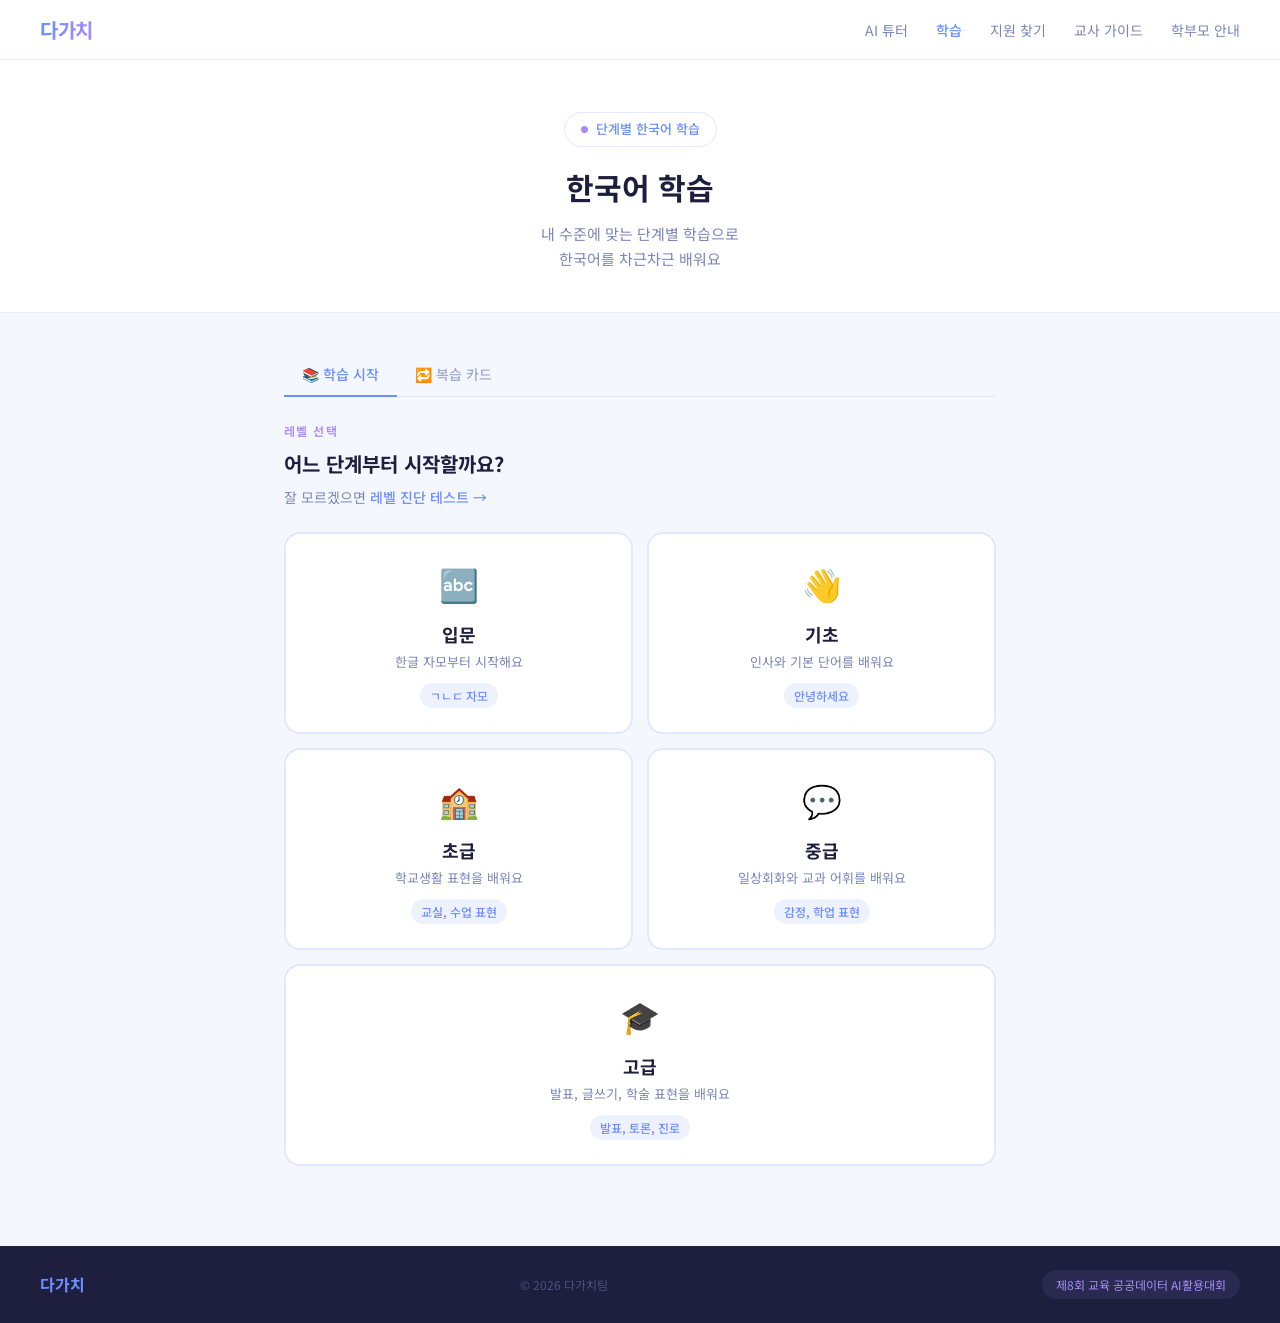
==== learn.html @ 2dbd8d9b "업데이트" ====
<!DOCTYPE html>
<html lang="ko">
<head>
  <meta charset="UTF-8" />
  <meta name="viewport" content="width=device-width, initial-scale=1.0" />
  <title>한국어 학습 — 다가치</title>
  <link rel="preconnect" href="https://fonts.googleapis.com" />
  <link href="https://fonts.googleapis.com/css2?family=Noto+Sans+KR:wght@400;500;700&display=swap" rel="stylesheet" />
  <link rel="stylesheet" href="style.css" />
  <script src="learn-data.js"></script>
  <style>
    .learn-wrap { max-width: 760px; margin: 0 auto; padding: 40px 24px 80px; }

    /* 화면 전환 */
    .screen { display: none; }
    .screen.active { display: block; }

    /* 레벨 선택 */
    .level-cards { display: grid; grid-template-columns: repeat(2,1fr); gap: 14px; margin-top: 24px; }
    .level-card {
      background: var(--white); border: 2px solid var(--border);
      border-radius: var(--radius-lg); padding: 24px 20px;
      cursor: pointer; transition: all 0.2s; text-align: center;
    }
    .level-card:hover { border-color: var(--sky); transform: translateY(-2px); box-shadow: 0 6px 20px rgba(108,142,255,0.12); }
    .level-card.selected { border-color: var(--sky); background: var(--sky-light); }
    .level-emoji { font-size: 32px; margin-bottom: 10px; }
    .level-name { font-size: 18px; font-weight: 700; color: var(--text-dark); margin-bottom: 4px; }
    .level-desc { font-size: 13px; color: var(--text-mid); }
    .level-badge { display: inline-block; margin-top: 10px; font-size: 12px; padding: 3px 10px; border-radius: var(--radius-full); background: var(--sky-light); color: var(--sky); font-weight: 500; }

    /* 진단 테스트 */
    .diagnosis-progress { height: 6px; background: var(--border); border-radius: var(--radius-full); margin-bottom: 28px; overflow: hidden; }
    .diagnosis-progress-bar { height: 100%; background: var(--sky); border-radius: var(--radius-full); transition: width 0.4s; }
    .diagnosis-q { font-size: 18px; font-weight: 600; color: var(--text-dark); margin-bottom: 24px; line-height: 1.5; }
    .diagnosis-options { display: grid; grid-template-columns: 1fr 1fr; gap: 10px; }
    .diagnosis-option {
      background: var(--white); border: 2px solid var(--border);
      border-radius: var(--radius-md); padding: 14px 16px;
      cursor: pointer; font-size: 15px; font-family: inherit;
      color: var(--text-dark); transition: all 0.15s; text-align: left;
    }
    .diagnosis-option:hover { border-color: var(--sky); background: var(--sky-light); }
    .diagnosis-option.correct { border-color: #34D399; background: #ECFDF5; color: #065F46; }
    .diagnosis-option.wrong { border-color: #FB7185; background: #FFF1F2; color: #BE123C; }

    /* 학습 카드 */
    .unit-header { margin-bottom: 28px; }
    .unit-progress-wrap { display: flex; align-items: center; gap: 12px; margin-bottom: 16px; }
    .unit-progress { flex: 1; height: 8px; background: var(--border); border-radius: var(--radius-full); overflow: hidden; }
    .unit-progress-bar { height: 100%; background: var(--sky); border-radius: var(--radius-full); transition: width 0.3s; }
    .unit-progress-text { font-size: 13px; color: var(--text-muted); white-space: nowrap; }

    .learn-card {
      background: var(--white); border: 1px solid var(--border);
      border-radius: var(--radius-lg); padding: 40px 32px;
      text-align: center; margin-bottom: 20px;
      min-height: 260px; display: flex; flex-direction: column;
      align-items: center; justify-content: center; gap: 16px;
    }
    .card-kr { font-size: 48px; font-weight: 700; color: var(--text-dark); }
    .card-sound { font-size: 18px; color: var(--sky); font-weight: 500; }
    .card-meaning { font-size: 16px; color: var(--text-mid); }
    .card-example { font-size: 14px; color: var(--text-muted); background: var(--bg); padding: 10px 16px; border-radius: var(--radius-md); line-height: 1.7; }
    .card-nav { display: flex; gap: 12px; justify-content: center; }
    .btn-nav {
      padding: 12px 28px; border-radius: var(--radius-full);
      font-size: 15px; font-weight: 500; border: none; cursor: pointer;
      font-family: inherit; transition: all 0.15s;
    }
    .btn-prev { background: var(--white); color: var(--sky); border: 1.5px solid var(--sky-mid); }
    .btn-prev:hover { background: var(--sky-light); }
    .btn-next { background: var(--sky); color: #fff; }
    .btn-next:hover { opacity: 0.88; }

    /* 퀴즈 */
    .quiz-q { font-size: 18px; font-weight: 600; color: var(--text-dark); margin-bottom: 24px; text-align: center; background: var(--bg); padding: 20px; border-radius: var(--radius-md); }
    .quiz-options { display: grid; grid-template-columns: 1fr 1fr; gap: 10px; }
    .quiz-option {
      background: var(--white); border: 2px solid var(--border);
      border-radius: var(--radius-md); padding: 14px 16px;
      cursor: pointer; font-size: 15px; font-family: inherit;
      color: var(--text-dark); transition: all 0.15s;
    }
    .quiz-option:hover:not(:disabled) { border-color: var(--sky); background: var(--sky-light); }
    .quiz-option.correct { border-color: #34D399; background: #ECFDF5; color: #065F46; font-weight: 600; }
    .quiz-option.wrong { border-color: #FB7185; background: #FFF1F2; color: #BE123C; }
    .quiz-option:disabled { cursor: not-allowed; }
    .quiz-result-msg { text-align: center; font-size: 15px; font-weight: 500; padding: 14px; border-radius: var(--radius-md); margin-top: 14px; display: none; }

    /* 복습 카드 */
    .review-list { display: flex; flex-direction: column; gap: 10px; }
    .review-item {
      background: var(--white); border: 1px solid var(--border);
      border-radius: var(--radius-md); padding: 16px 20px;
      display: flex; align-items: center; gap: 16px;
    }
    .review-kr { font-size: 20px; font-weight: 700; color: var(--text-dark); min-width: 80px; }
    .review-info { flex: 1; }
    .review-meaning { font-size: 14px; color: var(--sky); font-weight: 500; }
    .review-example { font-size: 13px; color: var(--text-muted); margin-top: 2px; }

    /* 결과 */
    .result-wrap { text-align: center; padding: 40px 0; }
    .result-emoji { font-size: 64px; margin-bottom: 16px; }
    .result-title { font-size: 24px; font-weight: 700; color: var(--text-dark); margin-bottom: 8px; }
    .result-desc { font-size: 15px; color: var(--text-mid); margin-bottom: 28px; }
    .result-score { font-size: 48px; font-weight: 700; color: var(--sky); margin: 20px 0; }

    /* 공통 버튼 */
    .btn-primary-full { width: 100%; padding: 16px; background: var(--sky); color: #fff; border: none; border-radius: var(--radius-full); font-size: 16px; font-weight: 500; cursor: pointer; font-family: inherit; transition: opacity 0.2s; margin-top: 8px; }
    .btn-primary-full:hover { opacity: 0.88; }
    .btn-secondary-full { width: 100%; padding: 14px; background: var(--white); color: var(--sky); border: 1.5px solid var(--sky-mid); border-radius: var(--radius-full); font-size: 15px; font-weight: 500; cursor: pointer; font-family: inherit; transition: all 0.2s; margin-top: 8px; }
    .btn-secondary-full:hover { background: var(--sky-light); }

    /* 탭 */
    .learn-tabs { display: flex; gap: 0; border-bottom: 1px solid var(--border); margin-bottom: 24px; }
    .learn-tab { padding: 11px 18px; font-size: 14px; font-weight: 500; color: var(--text-muted); cursor: pointer; border-bottom: 2px solid transparent; margin-bottom: -1px; transition: all 0.15s; background: none; border-top: none; border-left: none; border-right: none; font-family: inherit; }
    .learn-tab.active { color: var(--sky); border-bottom-color: var(--sky); }

    /* 홈 대시보드 */
    .home-progress-card { background: var(--white); border: 1px solid var(--border); border-radius: var(--radius-lg); padding: 24px; margin-bottom: 20px; }
    .home-level-badge { display: inline-block; padding: 4px 14px; border-radius: var(--radius-full); background: var(--sky-light); color: var(--sky); font-size: 13px; font-weight: 600; margin-bottom: 12px; }
    .home-progress-bar-wrap { height: 10px; background: var(--border); border-radius: var(--radius-full); overflow: hidden; margin: 10px 0; }
    .home-progress-bar { height: 100%; background: var(--sky); border-radius: var(--radius-full); transition: width 0.5s; }

    @media (max-width: 600px) {
      .level-cards { grid-template-columns: 1fr; }
      .diagnosis-options { grid-template-columns: 1fr; }
      .quiz-options { grid-template-columns: 1fr; }
      .card-kr { font-size: 36px; }
    }
  </style>
</head>
<body>

  <nav class="nav">
    <a href="index.html" class="nav-logo">다가치</a>
    <ul class="nav-links">
      <li><a href="tutor.html">AI 튜터</a></li>
      <li><a href="learn.html" style="color:var(--sky);font-weight:500;">학습</a></li>
      <li><a href="map.html">지원 찾기</a></li>
      <li><a href="teacher.html">교사 가이드</a></li>
      <li><a href="parent.html">학부모 안내</a></li>
    </ul>
  </nav>

  <div class="page-hero">
    <div class="hero-badge" style="margin:0 auto 16px;">
      <span class="hero-badge-dot"></span>단계별 한국어 학습
    </div>
    <h1>한국어 학습</h1>
    <p>내 수준에 맞는 단계별 학습으로<br>한국어를 차근차근 배워요</p>
  </div>

  <div class="learn-wrap">

    <!-- 화면 1: 홈 / 레벨 선택 -->
    <div class="screen active" id="screen-home">
      <div class="learn-tabs">
        <button class="learn-tab active" data-screen="level-select">📚 학습 시작</button>
        <button class="learn-tab" data-screen="review">🔁 복습 카드</button>
      </div>

      <!-- 저장된 진도 있으면 표시 -->
      <div id="home-progress-section" style="display:none;">
        <div class="home-progress-card">
          <div class="home-level-badge" id="home-level-badge">초급</div>
          <div style="font-size:16px;font-weight:600;color:var(--text-dark);margin-bottom:4px;" id="home-unit-title">Day 1 — 교실 단어</div>
          <div style="font-size:13px;color:var(--text-mid);" id="home-progress-text">진도 0/5</div>
          <div class="home-progress-bar-wrap">
            <div class="home-progress-bar" id="home-progress-bar" style="width:0%"></div>
          </div>
          <button class="btn-primary-full" onclick="continueLearn()">이어서 학습하기 →</button>
          <button class="btn-secondary-full" onclick="showLevelSelect()">레벨 다시 선택</button>
        </div>
      </div>

      <!-- 레벨 선택 -->
      <div id="level-select-section">
        <p class="section-eyebrow" style="text-align:left;margin-bottom:8px;">레벨 선택</p>
        <h2 style="font-size:20px;font-weight:700;color:var(--text-dark);margin-bottom:6px;">어느 단계부터 시작할까요?</h2>
        <p style="font-size:14px;color:var(--text-mid);margin-bottom:4px;">잘 모르겠으면 <span style="color:var(--sky);cursor:pointer;font-weight:500;" onclick="startDiagnosis()">레벨 진단 테스트 →</span></p>

        <div class="level-cards">
          <div class="level-card" onclick="selectLevel('입문')">
            <div class="level-emoji">🔤</div>
            <div class="level-name">입문</div>
            <div class="level-desc">한글 자모부터 시작해요</div>
            <div class="level-badge">ㄱㄴㄷ 자모</div>
          </div>
          <div class="level-card" onclick="selectLevel('기초')">
            <div class="level-emoji">👋</div>
            <div class="level-name">기초</div>
            <div class="level-desc">인사와 기본 단어를 배워요</div>
            <div class="level-badge">안녕하세요</div>
          </div>
          <div class="level-card" onclick="selectLevel('초급')">
            <div class="level-emoji">🏫</div>
            <div class="level-name">초급</div>
            <div class="level-desc">학교생활 표현을 배워요</div>
            <div class="level-badge">교실, 수업 표현</div>
          </div>
          <div class="level-card" onclick="selectLevel('중급')">
            <div class="level-emoji">💬</div>
            <div class="level-name">중급</div>
            <div class="level-desc">일상회화와 교과 어휘를 배워요</div>
            <div class="level-badge">감정, 학업 표현</div>
          </div>
          <div class="level-card" onclick="selectLevel('고급')" style="grid-column:1/-1;">
            <div class="level-emoji">🎓</div>
            <div class="level-name">고급</div>
            <div class="level-desc">발표, 글쓰기, 학술 표현을 배워요</div>
            <div class="level-badge">발표, 토론, 진로</div>
          </div>
        </div>
      </div>

      <!-- 복습 카드 -->
      <div id="review-section" style="display:none;">
        <div id="review-list-wrap"></div>
      </div>
    </div>

    <!-- 화면 2: 레벨 진단 -->
    <div class="screen" id="screen-diagnosis">
      <h2 style="font-size:22px;font-weight:700;color:var(--text-dark);margin-bottom:6px;">레벨 진단 테스트</h2>
      <p style="font-size:14px;color:var(--text-mid);margin-bottom:20px;">10문제로 나의 한국어 수준을 알아봐요</p>
      <div class="diagnosis-progress">
        <div class="diagnosis-progress-bar" id="diagnosis-bar" style="width:0%"></div>
      </div>
      <div id="diagnosis-q-num" style="font-size:13px;color:var(--text-muted);margin-bottom:12px;">1 / 10</div>
      <div class="diagnosis-q" id="diagnosis-q"></div>
      <div class="diagnosis-options" id="diagnosis-options"></div>
      <div id="diagnosis-next-wrap" style="display:none;margin-top:16px;">
        <button class="btn-primary-full" onclick="nextDiagnosis()">다음 →</button>
      </div>
    </div>

    <!-- 화면 3: 학습 (단어 카드) -->
    <div class="screen" id="screen-learn">
      <div class="unit-header">
        <div style="display:flex;align-items:center;justify-content:space-between;margin-bottom:12px;">
          <div>
            <span id="learn-level-badge" style="font-size:12px;font-weight:600;color:var(--sky);background:var(--sky-light);padding:3px 12px;border-radius:var(--radius-full);">초급</span>
            <span id="learn-day-badge" style="font-size:12px;color:var(--text-muted);margin-left:8px;">Day 1</span>
          </div>
          <span id="learn-unit-title" style="font-size:14px;font-weight:500;color:var(--text-dark);"></span>
        </div>
        <div class="unit-progress-wrap">
          <div class="unit-progress">
            <div class="unit-progress-bar" id="learn-progress-bar" style="width:0%"></div>
          </div>
          <div class="unit-progress-text" id="learn-progress-text">0/5</div>
        </div>
      </div>

      <div class="learn-card" id="learn-card">
        <div class="card-kr" id="card-kr"></div>
        <div class="card-sound" id="card-sound"></div>
        <div class="card-meaning" id="card-meaning"></div>
        <div class="card-example" id="card-example"></div>
      </div>

      <div id="learn-quiz-section" style="display:none;">
        <div class="quiz-q" id="quiz-q"></div>
        <div class="quiz-options" id="quiz-options"></div>
        <div class="quiz-result-msg" id="quiz-result-msg"></div>
        <div id="quiz-next-wrap" style="display:none;margin-top:14px;">
          <button class="btn-primary-full" onclick="nextQuiz()">다음 →</button>
        </div>
      </div>

      <div class="card-nav" id="card-nav">
        <button class="btn-nav btn-prev" onclick="prevCard()">← 이전</button>
        <button class="btn-nav btn-next" onclick="nextCard()">다음 →</button>
      </div>
    </div>

    <!-- 화면 4: 복습 & 테스트 결과 -->
    <div class="screen" id="screen-result">
      <div class="result-wrap">
        <div class="result-emoji" id="result-emoji">🎉</div>
        <div class="result-title" id="result-title">오늘 학습 완료!</div>
        <div class="result-score" id="result-score"></div>
        <div class="result-desc" id="result-desc"></div>
        <button class="btn-primary-full" onclick="goHome()" style="max-width:320px;margin:0 auto;">홈으로 →</button>
        <button class="btn-secondary-full" onclick="nextDay()" style="max-width:320px;margin:8px auto 0;" id="btn-next-day">다음 날 학습하기 →</button>
      </div>
    </div>

  </div>

  <footer class="footer">
    <div class="footer-logo">다가치</div>
    <div class="footer-text">© 2026 다가치팀</div>
    <div class="footer-badge">제8회 교육 공공데이터 AI활용대회</div>
  </footer>

  <script>
    // ── 상태 ──
    let currentLevel = '';
    let currentDay = 1;
    let currentItemIdx = 0;
    let isQuizMode = false;
    let quizAnswered = false;
    let quizScore = 0;
    let diagnosisIdx = 0;
    let diagnosisScores = { 입문: 0, 기초: 0, 초급: 0, 중급: 0, 고급: 0 };

    // ── localStorage ──
    function saveProgress() {
      localStorage.setItem('dagachi_level', currentLevel);
      localStorage.setItem('dagachi_day', currentDay);
      localStorage.setItem('dagachi_idx', currentItemIdx);
    }
    function loadProgress() {
      return {
        level: localStorage.getItem('dagachi_level'),
        day: parseInt(localStorage.getItem('dagachi_day')) || 1,
        idx: parseInt(localStorage.getItem('dagachi_idx')) || 0
      };
    }
    function saveReview(item) {
      let reviews = JSON.parse(localStorage.getItem('dagachi_reviews') || '[]');
      if (!reviews.find(r => r.kr === item.kr)) {
        reviews.unshift({ ...item, savedAt: Date.now() });
        if (reviews.length > 50) reviews = reviews.slice(0, 50);
        localStorage.setItem('dagachi_reviews', JSON.stringify(reviews));
      }
    }

    // ── 화면 전환 ──
    function showScreen(id) {
      document.querySelectorAll('.screen').forEach(s => s.classList.remove('active'));
      document.getElementById(id).classList.add('active');
    }

    // ── 홈 초기화 ──
    function initHome() {
      showScreen('screen-home');
      const prog = loadProgress();
      if (prog.level && CURRICULUM[prog.level]) {
        document.getElementById('home-progress-section').style.display = 'block';
        document.getElementById('level-select-section').style.display = 'none';
        document.getElementById('home-level-badge').textContent = prog.level;
        const unit = CURRICULUM[prog.level].units[prog.day - 1];
        document.getElementById('home-unit-title').textContent = `Day ${prog.day} — ${unit?.title || ''}`;
        const total = CURRICULUM[prog.level].units[prog.day - 1]?.items?.length || 5;
        document.getElementById('home-progress-text').textContent = `진도 ${prog.idx}/${total}`;
        document.getElementById('home-progress-bar').style.width = `${(prog.idx / total) * 100}%`;
      }

      // 탭
      document.querySelectorAll('.learn-tab').forEach(tab => {
        tab.addEventListener('click', () => {
          document.querySelectorAll('.learn-tab').forEach(t => t.classList.remove('active'));
          tab.classList.add('active');
          if (tab.dataset.screen === 'review') {
            document.getElementById('level-select-section').style.display = 'none';
            document.getElementById('home-progress-section').style.display = 'none';
            document.getElementById('review-section').style.display = 'block';
            renderReview();
          } else {
            document.getElementById('review-section').style.display = 'none';
            const prog = loadProgress();
            if (prog.level) {
              document.getElementById('home-progress-section').style.display = 'block';
              document.getElementById('level-select-section').style.display = 'none';
            } else {
              document.getElementById('level-select-section').style.display = 'block';
            }
          }
        });
      });
    }

    function showLevelSelect() {
      document.getElementById('home-progress-section').style.display = 'none';
      document.getElementById('level-select-section').style.display = 'block';
    }

    function continueLearn() {
      const prog = loadProgress();
      currentLevel = prog.level;
      currentDay = prog.day;
      currentItemIdx = prog.idx;
      startLearn();
    }

    // ── 레벨 선택 ──
    function selectLevel(level) {
      currentLevel = level;
      currentDay = 1;
      currentItemIdx = 0;
      saveProgress();
      startLearn();
    }

    // ── 진단 테스트 ──
    function startDiagnosis() {
      diagnosisIdx = 0;
      diagnosisScores = { 입문: 0, 기초: 0, 초급: 0, 중급: 0, 고급: 0 };
      showScreen('screen-diagnosis');
      renderDiagnosis();
    }

    function renderDiagnosis() {
      const q = DIAGNOSIS[diagnosisIdx];
      document.getElementById('diagnosis-bar').style.width = `${(diagnosisIdx / DIAGNOSIS.length) * 100}%`;
      document.getElementById('diagnosis-q-num').textContent = `${diagnosisIdx + 1} / ${DIAGNOSIS.length}`;
      document.getElementById('diagnosis-q').textContent = q.q;
      document.getElementById('diagnosis-next-wrap').style.display = 'none';
      const opts = document.getElementById('diagnosis-options');
      opts.innerHTML = q.options.map((o, i) => `
        <button class="diagnosis-option" onclick="answerDiagnosis(${i})">${o}</button>
      `).join('');
    }

    function answerDiagnosis(idx) {
      const q = DIAGNOSIS[diagnosisIdx];
      const btns = document.querySelectorAll('.diagnosis-option');
      btns.forEach(b => b.disabled = true);
      btns[q.answer].classList.add('correct');
      if (idx !== q.answer) btns[idx].classList.add('wrong');
      else diagnosisScores[q.level]++;
      document.getElementById('diagnosis-next-wrap').style.display = 'block';
    }

    function nextDiagnosis() {
      diagnosisIdx++;
      if (diagnosisIdx >= DIAGNOSIS.length) {
        finishDiagnosis();
      } else {
        renderDiagnosis();
      }
    }

    function finishDiagnosis() {
      // 맞힌 문제 수로 레벨 결정
      const total = Object.values(diagnosisScores).reduce((a, b) => a + b, 0);
      let recommended = '입문';
      if (total >= 8) recommended = '고급';
      else if (total >= 6) recommended = '중급';
      else if (total >= 4) recommended = '초급';
      else if (total >= 2) recommended = '기초';

      currentLevel = recommended;
      currentDay = 1;
      currentItemIdx = 0;
      saveProgress();

      showScreen('screen-result');
      document.getElementById('result-emoji').textContent = '🎯';
      document.getElementById('result-title').textContent = '진단 완료!';
      document.getElementById('result-score').textContent = `${total}/10`;
      document.getElementById('result-desc').textContent = `추천 레벨: ${recommended} — 지금 바로 시작해요!`;
      document.getElementById('btn-next-day').style.display = 'none';
      document.querySelector('#screen-result .btn-primary-full').textContent = `${recommended} 학습 시작 →`;
      document.querySelector('#screen-result .btn-primary-full').onclick = () => startLearn();
    }

    // ── 학습 ──
    function startLearn() {
      isQuizMode = false;
      quizAnswered = false;
      showScreen('screen-learn');
      renderLearnCard();
    }

    function renderLearnCard() {
      const unit = CURRICULUM[currentLevel]?.units[currentDay - 1];
      if (!unit) return;

      document.getElementById('learn-level-badge').textContent = currentLevel;
      document.getElementById('learn-day-badge').textContent = `Day ${currentDay}`;
      document.getElementById('learn-unit-title').textContent = unit.title;

      if (unit.type === 'review' || currentItemIdx >= unit.items.length) {
        startDayQuiz();
        return;
      }

      const total = unit.items.length;
      document.getElementById('learn-progress-bar').style.width = `${(currentItemIdx / total) * 100}%`;
      document.getElementById('learn-progress-text').textContent = `${currentItemIdx + 1}/${total}`;

      const item = unit.items[currentItemIdx];
      document.getElementById('card-kr').textContent = item.kr;
      document.getElementById('card-sound').textContent = `[${item.sound}]`;
      document.getElementById('card-meaning').textContent = item.meaning;
      document.getElementById('card-example').textContent = `예) ${item.example}`;

      document.getElementById('learn-card').style.display = 'flex';
      document.getElementById('learn-quiz-section').style.display = 'none';
      document.getElementById('card-nav').style.display = 'flex';

      saveReview(item);
      saveProgress();
    }

    function nextCard() {
      const unit = CURRICULUM[currentLevel]?.units[currentDay - 1];
      if (currentItemIdx < unit.items.length - 1) {
        currentItemIdx++;
        renderLearnCard();
      } else {
        startDayQuiz();
      }
    }

    function prevCard() {
      if (currentItemIdx > 0) {
        currentItemIdx--;
        renderLearnCard();
      }
    }

    // ── 퀴즈 ──
    function startDayQuiz() {
      const unit = CURRICULUM[currentLevel]?.units[currentDay - 1];
      if (!unit || unit.type === 'review') {
        finishDay(5, 5);
        return;
      }
      isQuizMode = true;
      quizScore = 0;
      currentItemIdx = 0;
      document.getElementById('learn-card').style.display = 'none';
      document.getElementById('learn-quiz-section').style.display = 'block';
      document.getElementById('card-nav').style.display = 'none';
      renderQuiz();
    }

    function renderQuiz() {
      const unit = CURRICULUM[currentLevel]?.units[currentDay - 1];
      const items = unit.items;
      if (currentItemIdx >= items.length) {
        finishDay(quizScore, items.length);
        return;
      }

      quizAnswered = false;
      const item = items[currentItemIdx];
      const total = items.length;
      document.getElementById('learn-progress-bar').style.width = `${(currentItemIdx / total) * 100}%`;
      document.getElementById('learn-progress-text').textContent = `${currentItemIdx + 1}/${total}`;

      document.getElementById('quiz-q').textContent = `"${item.kr}"의 뜻은?`;
      document.getElementById('quiz-result-msg').style.display = 'none';
      document.getElementById('quiz-next-wrap').style.display = 'none';

      // 오답 선택지 생성
      const allItems = unit.items;
      const wrong = allItems.filter(i => i.kr !== item.kr).sort(() => Math.random() - 0.5).slice(0, 3);
      const opts = [...wrong.map(w => w.meaning), item.meaning].sort(() => Math.random() - 0.5);

      document.getElementById('quiz-options').innerHTML = opts.map(opt => `
        <button class="quiz-option" onclick="answerQuiz('${opt.replace(/'/g, "\\'")}', '${item.meaning.replace(/'/g, "\\'")}', this)">${opt}</button>
      `).join('');
    }

    function answerQuiz(selected, correct, btn) {
      if (quizAnswered) return;
      quizAnswered = true;
      document.querySelectorAll('.quiz-option').forEach(b => b.disabled = true);
      const msg = document.getElementById('quiz-result-msg');
      if (selected === correct) {
        btn.classList.add('correct');
        quizScore++;
        msg.style.display = 'block';
        msg.style.background = '#ECFDF5';
        msg.style.color = '#065F46';
        msg.textContent = '✓ 정답이에요!';
      } else {
        btn.classList.add('wrong');
        document.querySelectorAll('.quiz-option').forEach(b => {
          if (b.textContent === correct) b.classList.add('correct');
        });
        msg.style.display = 'block';
        msg.style.background = '#FFF1F2';
        msg.style.color = '#BE123C';
        msg.textContent = `✗ 정답: ${correct}`;
      }
      document.getElementById('quiz-next-wrap').style.display = 'block';
    }

    function nextQuiz() {
      currentItemIdx++;
      renderQuiz();
    }

    // ── 날 완료 ──
    function finishDay(score, total) {
      showScreen('screen-result');
      const pct = total > 0 ? Math.round((score / total) * 100) : 100;
      document.getElementById('result-emoji').textContent = pct >= 80 ? '🎉' : pct >= 60 ? '👍' : '💪';
      document.getElementById('result-title').textContent = `Day ${currentDay} 완료!`;
      document.getElementById('result-score').textContent = `${score}/${total}`;
      document.getElementById('result-desc').textContent = pct >= 80 ? '훌륭해요! 다음 날로 넘어가요.' : '조금 더 연습하면 완벽해져요!';
      document.getElementById('btn-next-day').style.display = 'block';
      document.querySelector('#screen-result .btn-primary-full').textContent = '홈으로 →';
      document.querySelector('#screen-result .btn-primary-full').onclick = goHome;

      // 다음 날로 진도 업데이트
      const maxDays = CURRICULUM[currentLevel].days;
      if (currentDay < maxDays) {
        currentDay++;
      }
      currentItemIdx = 0;
      saveProgress();
    }

    function nextDay() {
      startLearn();
    }

    function goHome() {
      initHome();
    }

    // ── 복습 카드 ──
    function renderReview() {
      const reviews = JSON.parse(localStorage.getItem('dagachi_reviews') || '[]');
      const wrap = document.getElementById('review-list-wrap');
      if (reviews.length === 0) {
        wrap.innerHTML = '<p style="color:var(--text-muted);font-size:14px;text-align:center;padding:32px 0;">아직 저장된 복습 카드가 없어요.<br>학습을 시작하면 자동으로 추가돼요!</p>';
        return;
      }
      wrap.innerHTML = `
        <p style="font-size:14px;color:var(--text-mid);margin-bottom:16px;">총 ${reviews.length}개의 카드가 저장됐어요</p>
        <div class="review-list">
          ${reviews.map(r => `
            <div class="review-item">
              <div class="review-kr">${r.kr}</div>
              <div class="review-info">
                <div class="review-meaning">${r.meaning}</div>
                <div class="review-example">${r.example || ''}</div>
              </div>
            </div>
          `).join('')}
        </div>
      `;
    }

    // ── 초기화 ──
    initHome();
  </script>

</body>
</html>
---- style.css ----
/* =====================
   다가치 — 공통 스타일
   ===================== */

:root {
  --sky: #6C8EFF;
  --purple: #A78BFA;
  --sky-light: #EEF2FF;
  --purple-light: #F3EEFF;
  --sky-mid: #C5CFFF;
  --bg: #F5F7FF;
  --white: #ffffff;
  --text-dark: #1E1E3F;
  --text-mid: #7A86B8;
  --text-muted: #A0AACE;
  --border: #E2E8FF;
  --border-soft: #EAEDff;
  --radius-sm: 8px;
  --radius-md: 12px;
  --radius-lg: 16px;
  --radius-full: 999px;
}

* { box-sizing: border-box; margin: 0; padding: 0; }

body {
  font-family: 'Noto Sans KR', 'Apple SD Gothic Neo', sans-serif;
  background: var(--bg);
  color: var(--text-dark);
  line-height: 1.6;
}

a { text-decoration: none; color: inherit; }
ul { list-style: none; }

/* ── NAV ── */
.nav {
  position: sticky;
  top: 0;
  z-index: 100;
  background: rgba(255,255,255,0.92);
  backdrop-filter: blur(12px);
  -webkit-backdrop-filter: blur(12px);
  border-bottom: 1px solid var(--border-soft);
  padding: 0 40px;
  height: 60px;
  display: flex;
  align-items: center;
  justify-content: space-between;
}

.nav-logo {
  font-size: 20px;
  font-weight: 700;
  background: linear-gradient(90deg, var(--sky), var(--purple));
  -webkit-background-clip: text;
  -webkit-text-fill-color: transparent;
  background-clip: text;
  letter-spacing: -0.5px;
}

.nav-links { display: flex; gap: 28px; }
.nav-links a { font-size: 14px; color: var(--text-mid); font-weight: 400; transition: color 0.2s; }
.nav-links a:hover { color: var(--sky); }

.nav-cta {
  background: var(--sky);
  color: #fff;
  font-size: 14px;
  font-weight: 500;
  padding: 9px 20px;
  border-radius: var(--radius-full);
  border: none;
  cursor: pointer;
  transition: opacity 0.2s;
}
.nav-cta:hover { opacity: 0.88; }

/* ── HERO ── */
.hero {
  padding: 80px 40px 72px;
  text-align: center;
  position: relative;
  overflow: hidden;
}

.hero-blob { position: absolute; border-radius: 50%; pointer-events: none; }
.hero-blob--left { left: -80px; top: -60px; width: 320px; height: 320px; background: #DDE5FF; opacity: 0.5; }
.hero-blob--right { right: -60px; top: 30px; width: 240px; height: 240px; background: #E9D8FD; opacity: 0.45; }
.hero-inner { position: relative; z-index: 1; }

.hero-badge {
  display: inline-flex;
  align-items: center;
  gap: 8px;
  background: var(--white);
  border: 1px solid var(--border);
  color: var(--sky);
  font-size: 13px;
  font-weight: 500;
  padding: 6px 16px;
  border-radius: var(--radius-full);
  margin-bottom: 24px;
}

.hero-badge-dot { width: 7px; height: 7px; border-radius: 50%; background: var(--purple); }

.hero-title {
  font-size: 44px;
  font-weight: 700;
  color: var(--text-dark);
  line-height: 1.25;
  margin-bottom: 16px;
  letter-spacing: -1px;
}
.hero-title .sky { color: var(--sky); }
.hero-title .purple { color: var(--purple); }

.hero-sub { font-size: 17px; color: var(--text-mid); line-height: 1.8; margin-bottom: 36px; }

.hero-btns { display: flex; gap: 12px; justify-content: center; align-items: center; }

.btn-primary {
  background: var(--sky);
  color: #fff;
  font-size: 15px;
  font-weight: 500;
  padding: 14px 30px;
  border-radius: var(--radius-full);
  border: none;
  cursor: pointer;
  transition: opacity 0.2s, transform 0.15s;
  display: inline-block;
}
.btn-primary:hover { opacity: 0.88; transform: translateY(-1px); }

.btn-secondary {
  background: var(--white);
  color: var(--sky);
  font-size: 15px;
  font-weight: 500;
  padding: 14px 30px;
  border-radius: var(--radius-full);
  border: 1.5px solid var(--sky-mid);
  cursor: pointer;
  transition: background 0.2s, transform 0.15s;
  display: inline-block;
}
.btn-secondary:hover { background: var(--sky-light); transform: translateY(-1px); }

.hero-hint { font-size: 13px; color: var(--text-muted); margin-top: 16px; }

/* ── STATS ── */
.stats-bar {
  background: var(--white);
  border-top: 1px solid var(--border-soft);
  border-bottom: 1px solid var(--border-soft);
  display: grid;
  grid-template-columns: repeat(3,1fr);
}
.stat { padding: 24px 20px; text-align: center; border-right: 1px solid var(--border-soft); }
.stat:last-child { border-right: none; }
.stat-num { font-size: 28px; font-weight: 700; color: var(--sky); letter-spacing: -0.5px; }
.stat-unit { font-size: 16px; color: var(--text-muted); }
.stat-label { font-size: 13px; color: var(--text-muted); margin-top: 4px; }

/* ── SECTION ── */
.section { padding: 64px 40px; }
.section-eyebrow { font-size: 12px; font-weight: 600; color: var(--purple); text-transform: uppercase; letter-spacing: 0.12em; margin-bottom: 10px; text-align: center; }
.section-title { font-size: 26px; font-weight: 700; color: var(--text-dark); text-align: center; margin-bottom: 8px; }
.section-sub { font-size: 15px; color: var(--text-mid); text-align: center; margin-bottom: 36px; line-height: 1.7; }

/* ── CARDS ── */
.cards { display: grid; grid-template-columns: repeat(3,1fr); gap: 18px; max-width: 960px; margin: 0 auto; }

.card {
  background: var(--white);
  border-radius: var(--radius-lg);
  padding: 24px 20px;
  border: 1px solid var(--border);
  display: block;
  position: relative;
  transition: transform 0.2s, box-shadow 0.2s;
}
.card:hover { transform: translateY(-3px); box-shadow: 0 8px 24px rgba(108,142,255,0.12); }

.card-icon { width: 48px; height: 48px; border-radius: var(--radius-sm); display: flex; align-items: center; justify-content: center; margin-bottom: 14px; }
.ci-blue { background: var(--sky-light); color: var(--sky); }
.ci-purple { background: var(--purple-light); color: var(--purple); }
.ci-sky { background: #E0F2FE; color: #38BDF8; }

.card-title { font-size: 16px; font-weight: 600; color: var(--text-dark); margin-bottom: 8px; }
.card-desc { font-size: 13px; color: var(--text-mid); line-height: 1.7; margin-bottom: 14px; }

.card-tag { display: inline-block; font-size: 12px; padding: 4px 12px; border-radius: var(--radius-full); font-weight: 500; }
.ct-blue { background: var(--sky-light); color: var(--sky); }
.ct-purple { background: var(--purple-light); color: #8B5CF6; }
.ct-sky { background: #E0F2FE; color: #0284C7; }

.card-arrow { position: absolute; top: 24px; right: 20px; font-size: 18px; color: var(--sky-mid); }

/* ── HOW ── */
.how { background: var(--white); border-top: 1px solid var(--border-soft); padding: 52px 40px; }
.how-steps { display: grid; grid-template-columns: repeat(3,1fr); max-width: 600px; margin: 0 auto; }
.how-step { text-align: center; padding: 0 20px; }
.how-step--mid { border-left: 1px dashed var(--border); border-right: 1px dashed var(--border); }

.how-num { width: 36px; height: 36px; border-radius: 50%; background: var(--sky-light); color: var(--sky); font-size: 15px; font-weight: 700; display: flex; align-items: center; justify-content: center; margin: 0 auto 12px; }
.how-num--purple { background: var(--purple-light); color: var(--purple); }
.how-num--sky { background: #E0F2FE; color: #38BDF8; }
.how-label { font-size: 14px; font-weight: 600; color: var(--text-dark); margin-bottom: 6px; }
.how-desc { font-size: 12px; color: var(--text-muted); line-height: 1.6; }

/* ── FOOTER ── */
.footer { background: var(--text-dark); padding: 24px 40px; display: flex; align-items: center; justify-content: space-between; }
.footer-logo { font-size: 16px; font-weight: 700; color: var(--sky); }
.footer-text { font-size: 12px; color: #4A5080; }
.footer-badge { font-size: 12px; color: var(--purple); background: #2A2A50; padding: 5px 14px; border-radius: var(--radius-full); }

/* ── 서비스 페이지 공통 ── */
.page-hero { padding: 52px 40px 40px; text-align: center; background: var(--white); border-bottom: 1px solid var(--border-soft); }
.page-hero h1 { font-size: 30px; font-weight: 700; color: var(--text-dark); margin-bottom: 10px; }
.page-hero p { font-size: 15px; color: var(--text-mid); line-height: 1.7; }

.page-body { max-width: 760px; margin: 0 auto; padding: 48px 24px; }

/* ── INPUT 공통 ── */
.form-group { margin-bottom: 20px; }
.form-label { display: block; font-size: 14px; font-weight: 500; color: var(--text-dark); margin-bottom: 8px; }

.form-select, .form-input {
  width: 100%;
  padding: 12px 16px;
  border: 1.5px solid var(--border);
  border-radius: var(--radius-sm);
  font-size: 14px;
  color: var(--text-dark);
  background: var(--white);
  font-family: inherit;
  transition: border-color 0.2s;
  appearance: none;
}
.form-select:focus, .form-input:focus { outline: none; border-color: var(--sky); }
.form-row { display: grid; grid-template-columns: 1fr 1fr; gap: 14px; }

/* ── RESULT BOX ── */
.result-box {
  background: var(--white);
  border: 1px solid var(--border);
  border-radius: var(--radius-lg);
  padding: 28px 24px;
  margin-top: 24px;
  display: none;
}
.result-box.visible { display: block; }
.result-box h3 { font-size: 17px; font-weight: 600; color: var(--text-dark); margin-bottom: 14px; padding-bottom: 12px; border-bottom: 1px solid var(--border-soft); }
.result-content { font-size: 14px; color: var(--text-mid); line-height: 1.9; white-space: pre-wrap; }
.loading { text-align: center; color: var(--text-muted); font-size: 14px; padding: 20px 0; }

/* ── RESPONSIVE ── */
@media (max-width: 768px) {
  .nav { padding: 0 20px; }
  .nav-links { display: none; }
  .hero { padding: 52px 24px 48px; }
  .hero-title { font-size: 30px; }
  .cards { grid-template-columns: 1fr; }
  .stats-bar { grid-template-columns: 1fr; }
  .stat { border-right: none; border-bottom: 1px solid var(--border-soft); }
  .how-steps { grid-template-columns: 1fr; gap: 24px; }
  .how-step--mid { border: none; }
  .section { padding: 40px 20px; }
  .footer { flex-direction: column; gap: 10px; text-align: center; }
}
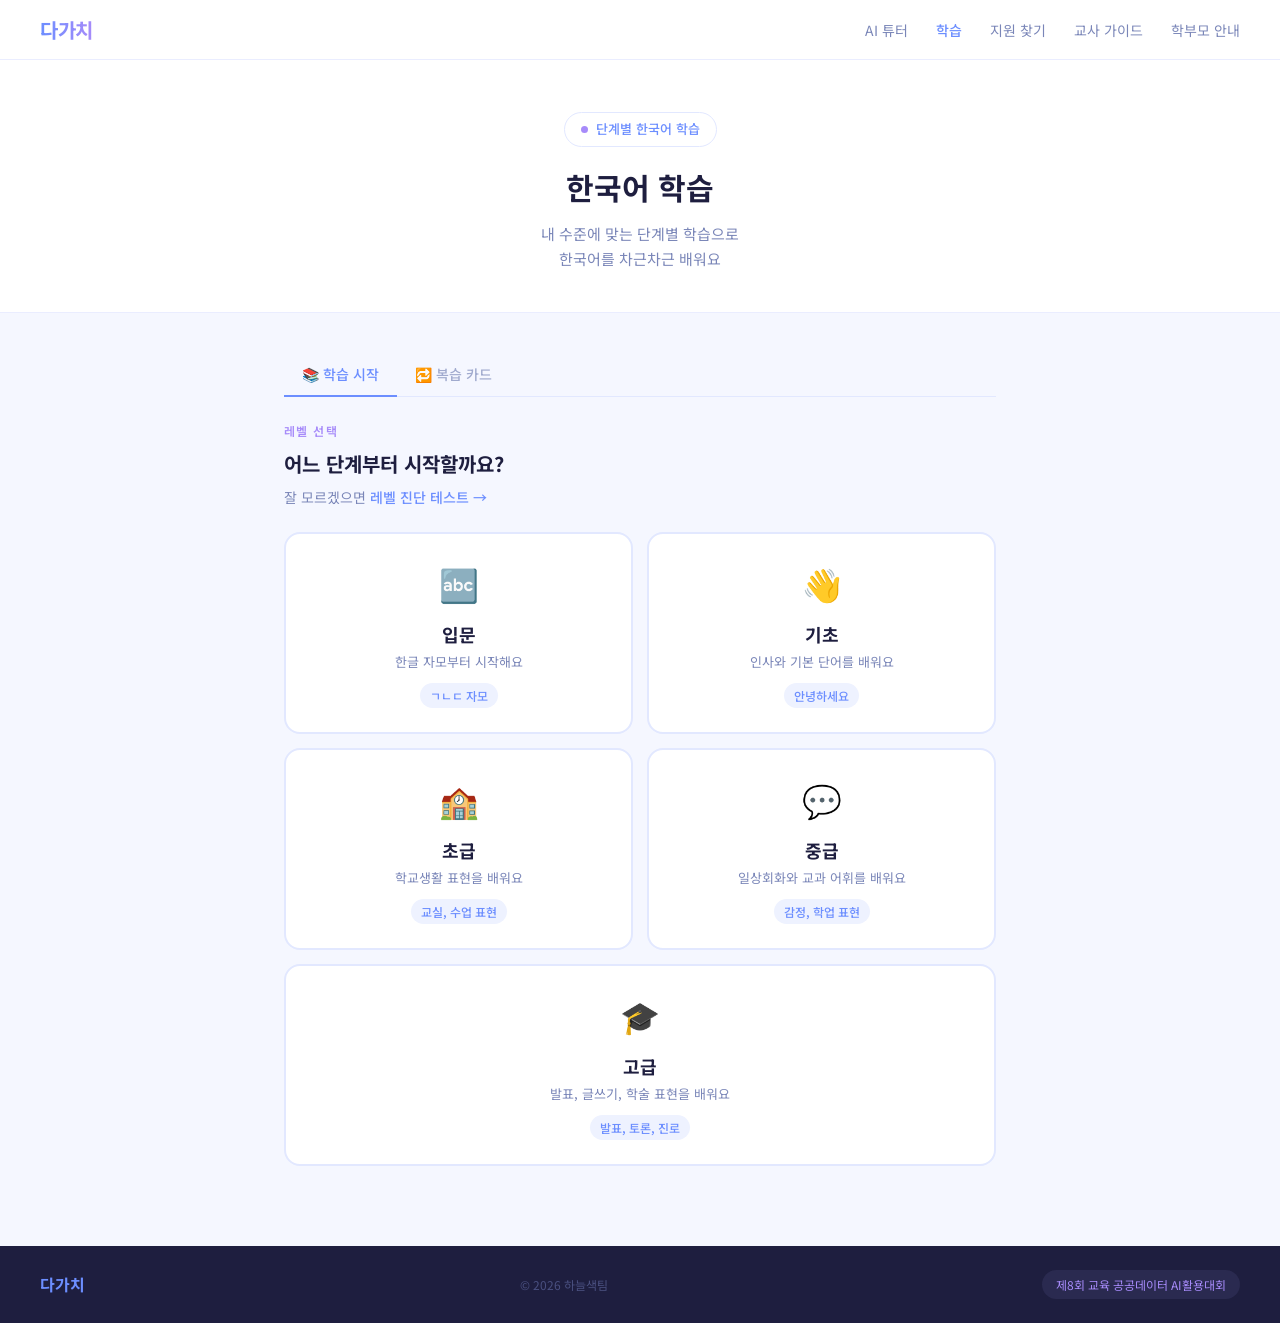
==== commit a3b7a69b: "업데이트" ====
--- a/learn.html
+++ b/learn.html
@@ -1,5 +1,5 @@
 <!DOCTYPE html>
-<html lang="ko">
+<html lang="ko" translate="yes">
 <head>
   <meta charset="UTF-8" />
   <meta name="viewport" content="width=device-width, initial-scale=1.0" />
@@ -293,7 +293,7 @@
 
   <footer class="footer">
     <div class="footer-logo">다가치</div>
-    <div class="footer-text">© 2026 다가치팀</div>
+    <div class="footer-text">© 2026 하늘색팀</div>
     <div class="footer-badge">제8회 교육 공공데이터 AI활용대회</div>
   </footer>
 
